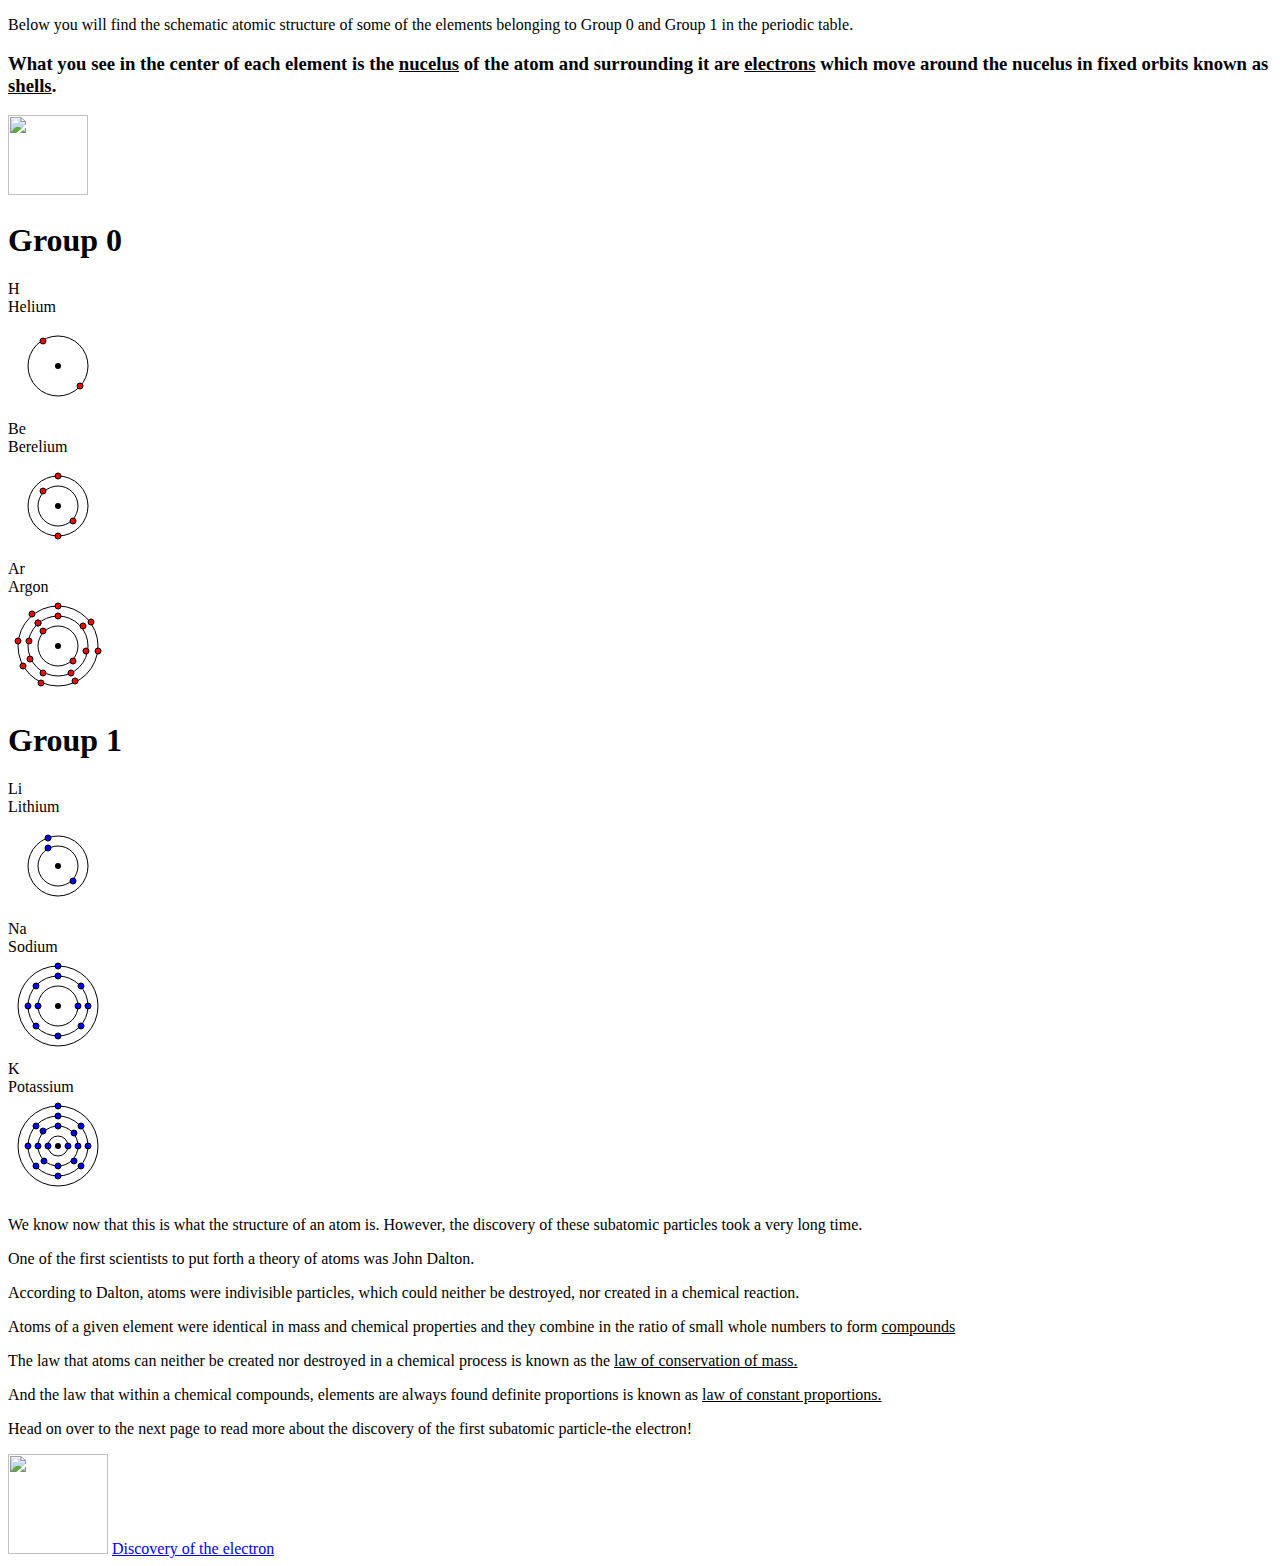
==== atomicstructure.html @ a90f410a "Add files via upload" ====
<!DOCTYPE html>
<html lang="en">
<head>
    <meta charset="UTF-8">
    <meta http-equiv="X-UA-Compatible" content="IE=edge">
    <meta name="viewport" content="width=device-width, initial-scale=1.0">
    <link rel = "stylesheet" href = "C:\Users\ydung\Desktop\data\grade9_science\ch 3 - atoms and molecules\combined_atomsexplainer\atomic_structure.css">
    <title>Document</title>
</head>
<body>
    <p> Below you will find the schematic atomic structure of some of the elements belonging to Group 0 and Group 1 in the periodic table. </p>
<h3> What you see in the center of each element is the <u>nucelus</u> of the atom and surrounding it are <u>electrons</u> which move around the nucelus in fixed orbits known as <u>shells</u>. </p>
  <img src = "C:\Users\ydung\Desktop\data\grade9_science\ch 3 - atoms and molecules\g1813.png" width = "80" height = "80">
<h1> Group 0 </h1>

  <div class = "container">
    <div class = "grid-item">
      <div class = "symbol"> H </div>
      <div class = "name"> Helium </div>
          <div class = "pic"> 
            <svg width = "100" height = "100"> 
        <circle cx = "50" cy = "50" r = "3" fill = "black"/>
        <circle cx = "50" cy = "50" r = "30" fill = "transparent" stroke = "black" stroke-width = "1"/>
        <circle cx = "35" cy = "25" r = "3" fill = "red" stroke = "black"/>
        <circle cx = "72" cy = "70" r = "3" fill = "red" stroke= "black"/>
  
      </svg>
      </div>       
    </div>
    
    <div class = "grid-item">
      <div class = "symbol"> Be </div>
      <div class = "name"> Berelium </div>
          <div class = "pic"> 
            <svg width = "100" height = "100"> 
        <circle cx = "50" cy = "50" r = "3" fill = "black"/>
        <circle cx = "50" cy = "50" r = "20" fill = "transparent" stroke = "black" stroke-width = "1"/>
              <circle cx = "50" cy = "50" r = "30" fill = "transparent" stroke = "black" stroke-width = "1"/>
        <circle cx = "35" cy = "35" r = "3" fill = "red" stroke = "black"/>
        <circle cx = "65" cy = "65" r = "3" fill = "red" stroke= "black"/>
        <circle cx = "50" cy = "80" r = "3" fill = "red" stroke= "black"/>
        <circle cx = "50" cy = "20" r = "3" fill = "red" stroke= "black"/>
             
      </svg>
    </div>

  </div>
    
    <div class = "grid-item">
      <div class = "symbol"> Ar </div>
      <div class = "name"> Argon </div>
          <div class = "pic"> 
            <svg width = "100" height = "100"> 
        <circle cx = "50" cy = "50" r = "3" fill = "black"/>
        <circle cx = "50" cy = "50" r = "20" fill = "transparent" stroke = "black" stroke-width = "1"/>
              <circle cx = "50" cy = "50" r = "30" fill = "transparent" stroke = "black" stroke-width = "1"/>
              <circle cx = "50" cy = "50" r = "40" fill = "transparent" stroke = "black" stroke-width = "1"/>
        <circle cx = "35" cy = "35" r = "3" fill = "red" stroke = "black"/>
        <circle cx = "65" cy = "65" r = "3" fill = "red" stroke= "black"/>
        <circle cx = "78" cy = "55" r = "3" fill = "red" stroke= "black"/>
        <circle cx = "30" cy =  "27" r = "3" fill = "red" stroke= "black"/>
              <circle cx = "50" cy =  "20" r = "3" fill = "red" stroke= "black"/>
              <circle cx = "75" cy =  "30" r = "3" fill = "red" stroke= "black"/>
              <circle cx = "21" cy =  "45" r = "3" fill = "red" stroke= "black"/>
              <circle cx = "22" cy =  "63" r = "3" fill = "red" stroke= "black"/>
              <circle cx = "35" cy =  "77" r = "3" fill = "red" stroke= "black"/>
              <circle cx = "30" cy =  "27" r = "3" fill = "red" stroke= "black"/>
              <circle cx = "63" cy =  "77" r = "3" fill = "red" stroke= "black"/>
               <circle cx = "67" cy =  "85" r = "3" fill = "red" stroke= "black"/>
                <circle cx = "24" cy =  "18" r = "3" fill = "red" stroke= "black"/>
                <circle cx = "15" cy =  "70" r = "3" fill = "red" stroke= "black"/>
              <circle cx = "10" cy =  "45" r = "3" fill = "red" stroke= "black"/>
              <circle cx = "33" cy =  "87" r = "3" fill = "red" stroke= "black"/>
               <circle cx = "83" cy =  "26" r = "3" fill = "red" stroke= "black"/>
               <circle cx = "50" cy =  "10" r = "3" fill = "red" stroke= "black"/>
                <circle cx = "90" cy =  "55" r = "3" fill = "red" stroke= "black"/>
            
             
      </svg>
    </div>

  </div>

</div>

<h1> Group 1 </h1>
<div class = "container">
  <div class = "grid-item">
    <div class = "symbol">Li</div>
    <div class = "name">Lithium</div>
    <div class = "pic">
      <svg width = "100" height = "100"> 
        <circle cx = "50" cy = "50" r = "3" fill = "black"/>
        <circle cx = "50" cy = "50" r = "20" fill = "transparent" stroke = "black" stroke-width = "1"/>
            <circle cx = "50" cy = "50" r = "30" fill = "transparent" stroke = "black" stroke-width = "1"/>
        
        <circle cx = "40" cy = "32" r = "3" fill = "blue" stroke = "black"/>
        <circle cx = "65" cy = "65" r = "3" fill = "blue" stroke= "black"/>
        <circle cx = "40" cy = "22" r = "3" fill = "blue" stroke = "black"/>
  
      </svg>
      
    </div>
  </div>
  
    <div class = "grid-item">
    <div class = "symbol">Na</div>
    <div class = "name">Sodium</div>
    <div class = "pic">
      <svg width = "100" height = "100"> 
        <circle cx = "50" cy = "50" r = "3" fill = "black"/>
        <circle cx = "50" cy = "50" r = "20" fill = "transparent" stroke = "black" stroke-width = "1"/>
            <circle cx = "50" cy = "50" r = "30" fill = "transparent" stroke = "black" stroke-width = "1"/>
         <circle cx = "50" cy = "50" r = "40" fill = "transparent" stroke = "black" stroke-width = "1"/>
        /*shell 3
        <circle cx = "50" cy = "10" r = "3" fill = "blue" stroke = "black" stroke-width = "1"/>   
        /*shell 2 
         <circle cx = "50" cy = "20" r = "3" fill = "blue" stroke = "black" stroke-width = "1"/> 
        <circle cx = "50" cy = "80" r = "3" fill = "blue" stroke = "black" stroke-width = "1"/>
        <circle cx = "80" cy = "50" r = "3" fill = "blue" stroke = "black" stroke-width = "1"/>
        <circle cx = "20" cy = "50" r = "3" fill = "blue" stroke = "black" stroke-width = "1"/>
         <circle cx = "28" cy = "30" r = "3" fill = "blue" stroke = "black" stroke-width = "1"/>
           <circle cx = "28" cy = "70" r = "3" fill = "blue" stroke = "black" stroke-width = "1"/>
          <circle cx = "73" cy = "30" r = "3" fill = "blue" stroke = "black" stroke-width = "1"/>
        <circle cx = "73" cy = "70" r = "3" fill = "blue" stroke = "black" stroke-width = "1"/>
        
        
        /*shell1
        <circle cx = "30" cy = "50" r = "3" fill = "blue" stroke = "black" stroke-width = "1"/>
         <circle cx = "70" cy = "50" r = "3" fill = "blue" stroke = "black" stroke-width = "1"/>
  
      </svg>
      
    </div>
  </div>
  
  <div class = "grid-item">
    <div class = "symbol">K</div>
    <div class = "name">Potassium</div>
    <div class = "pic">
      <svg width = "100" height = "100"> 
        <circle cx = "50" cy = "50" r = "3" fill = "black"/>
        <circle cx = "50" cy = "50" r = "10" fill = "transparent" stroke = "black" stroke-width = "1"/>
            <circle cx = "50" cy = "50" r = "20" fill = "transparent" stroke = "black" stroke-width = "1"/>
         <circle cx = "50" cy = "50" r = "30" fill = "transparent" stroke = "black" stroke-width = "1"/>
         <circle cx = "50" cy = "50" r = "40" fill = "transparent" stroke = "black" stroke-width = "1"/>
       
        
        /*shell 4
        <circle cx = "50" cy = "10" r = "3" fill = "blue" stroke = "black" stroke-width = "1"/>   
        /*shell 3 
         <circle cx = "50" cy = "20" r = "3" fill = "blue" stroke = "black" stroke-width = "1"/> 
        <circle cx = "50" cy = "80" r = "3" fill = "blue" stroke = "black" stroke-width = "1"/>
        <circle cx = "80" cy = "50" r = "3" fill = "blue" stroke = "black" stroke-width = "1"/>
        <circle cx = "20" cy = "50" r = "3" fill = "blue" stroke = "black" stroke-width = "1"/>
         <circle cx = "28" cy = "30" r = "3" fill = "blue" stroke = "black" stroke-width = "1"/>
           <circle cx = "28" cy = "70" r = "3" fill = "blue" stroke = "black" stroke-width = "1"/>
          <circle cx = "73" cy = "30" r = "3" fill = "blue" stroke = "black" stroke-width = "1"/>
        <circle cx = "73" cy = "70" r = "3" fill = "blue" stroke = "black" stroke-width = "1"/>
        /*shell2
               <circle cx = "50" cy = "30" r = "3" fill = "blue" stroke = "black" stroke-width = "1"/> 
        <circle cx = "50" cy = "70" r = "3" fill = "blue" stroke = "black" stroke-width = "1"/>
        <circle cx = "70" cy = "50" r = "3" fill = "blue" stroke = "black" stroke-width = "1"/>
        <circle cx = "30" cy = "50" r = "3" fill = "blue" stroke = "black" stroke-width = "1"/>
         <circle cx = "35" cy = "35" r = "3" fill = "blue" stroke = "black" stroke-width = "1"/>
           <circle cx = "36" cy = "65" r = "3" fill = "blue" stroke = "black" stroke-width = "1"/>
          <circle cx = "66" cy = "37" r = "3" fill = "blue" stroke = "black" stroke-width = "1"/>
        <circle cx = "66" cy = "65" r = "3" fill = "blue" stroke = "black" stroke-width = "1"/>
        
        
        /*shell1
        <circle cx = "40" cy = "50" r = "3" fill = "blue" stroke = "black" stroke-width = "1"/>
         <circle cx = "60" cy = "50" r = "3" fill = "blue" stroke = "black" stroke-width = "1"/>
  
      </svg>
      
    </div>
  </div>
</div>
<p>We know now that this is what the structure of an atom is. However, the discovery of these subatomic particles took a very long time.</p>
<p>One of the first scientists to put forth a theory of atoms was John Dalton.</p>
<p>According to Dalton, atoms were indivisible particles, which could neither be destroyed, nor created in a chemical reaction.</p>
<p>Atoms of a given element were identical in mass and chemical properties and they combine in the ratio of small whole numbers to form <u>compounds</u></p>
<p>The law that atoms can neither be created nor destroyed in a chemical process is known as the <u>law of conservation of mass.</u></p>
<p>And the law that within a chemical compounds, elements are always found definite proportions is known as <u>law of constant proportions.</u></p>

<p> Head on over to the next page to read more about the discovery of the first subatomic particle-the electron!</p>

<b></b>


<div class = "parent">
  <img src = "C:\Users\ydung\Desktop\data\grade9_science\ch 3 - atoms and molecules\pointing.png" width = "100" height = "100">
<b></b>
    <a href = "C:\Users\ydung\Desktop\data\grade9_science\ch 3 - atoms and molecules\combined_atomsexplainer\cathodetube.html">Discovery of the electron</a>

</div>

</body>
</html>
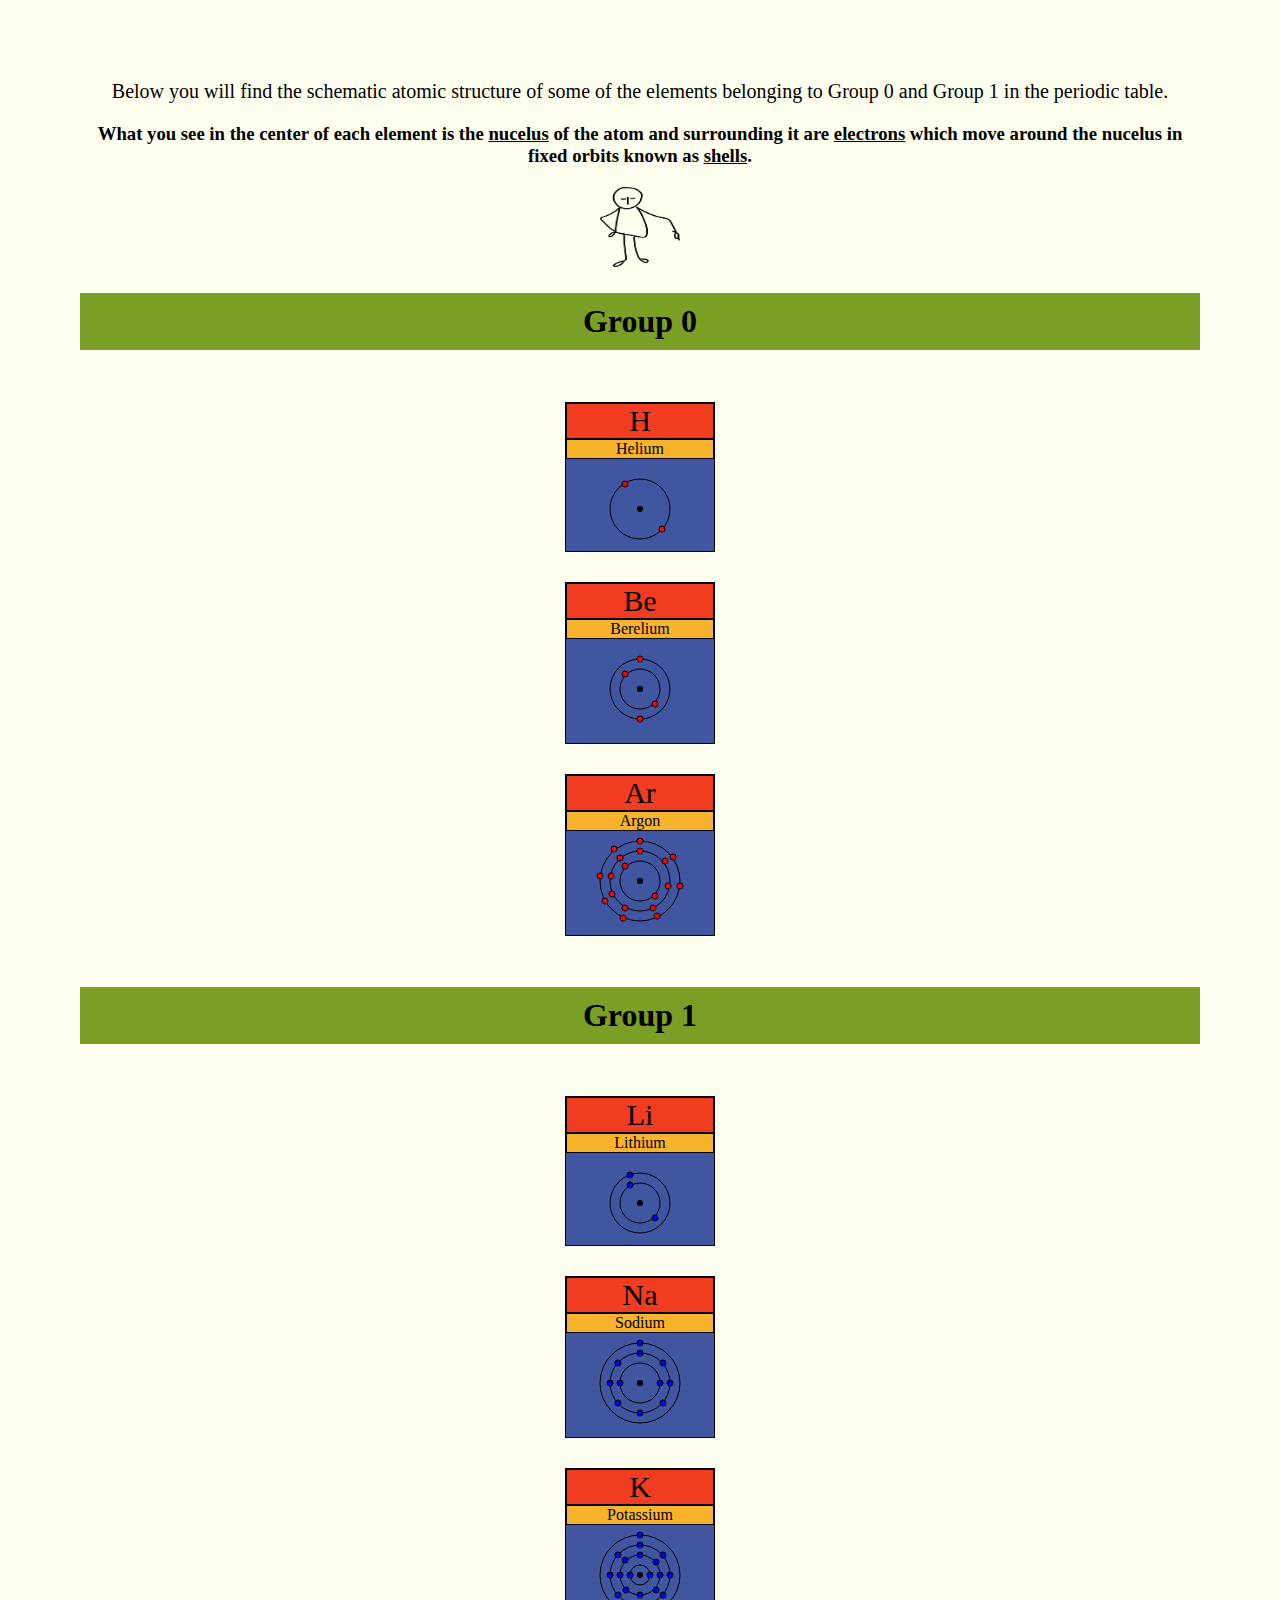
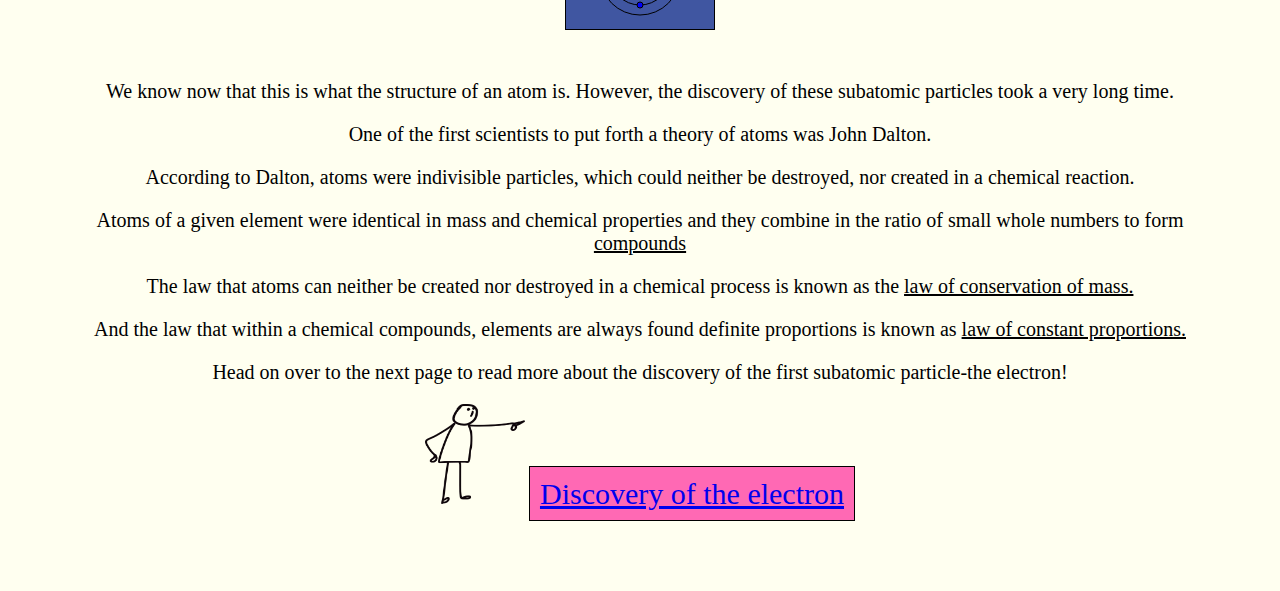
==== commit c2c2c1b8: "Update atomicstructure.html" ====
--- a/atomicstructure.html
+++ b/atomicstructure.html
@@ -4,13 +4,13 @@
     <meta charset="UTF-8">
     <meta http-equiv="X-UA-Compatible" content="IE=edge">
     <meta name="viewport" content="width=device-width, initial-scale=1.0">
-    <link rel = "stylesheet" href = "C:\Users\ydung\Desktop\data\grade9_science\ch 3 - atoms and molecules\combined_atomsexplainer\atomic_structure.css">
+    <link rel = "stylesheet" href = "atomic_structure.css">
     <title>Document</title>
 </head>
 <body>
     <p> Below you will find the schematic atomic structure of some of the elements belonging to Group 0 and Group 1 in the periodic table. </p>
 <h3> What you see in the center of each element is the <u>nucelus</u> of the atom and surrounding it are <u>electrons</u> which move around the nucelus in fixed orbits known as <u>shells</u>. </p>
-  <img src = "C:\Users\ydung\Desktop\data\grade9_science\ch 3 - atoms and molecules\g1813.png" width = "80" height = "80">
+  <img src = "g1813.png" width = "80" height = "80">
 <h1> Group 0 </h1>
 
   <div class = "container">
@@ -190,11 +190,11 @@
 
 
 <div class = "parent">
-  <img src = "C:\Users\ydung\Desktop\data\grade9_science\ch 3 - atoms and molecules\pointing.png" width = "100" height = "100">
+  <img src = "pointing.png" width = "100" height = "100">
 <b></b>
-    <a href = "C:\Users\ydung\Desktop\data\grade9_science\ch 3 - atoms and molecules\combined_atomsexplainer\cathodetube.html">Discovery of the electron</a>
+    <a href = "cathodetube.html">Discovery of the electron</a>
 
 </div>
 
 </body>
-</html>+</html>
--- a/atomic_structure.css
+++ b/atomic_structure.css
@@ -0,0 +1,62 @@
+body {
+    justify-content: center;
+    background-color: ivory ;
+    margin: 80px;
+  }
+
+  p {
+    font-size: 20px;
+    text-align: center;
+  }
+  
+  h1 {
+    text-align: center;
+    background-color:#7b9e24;
+    padding: 10px;
+   
+  }
+
+  
+  h3 {
+    text-align: center;
+    
+  }
+  
+  .container {
+    display: grid;
+    grid-template-columns: 150px;
+    grid-template-rows: 150px;
+    background-color: ivory;
+    padding: 30px;
+    grid-gap: 30px;
+    justify-content: center;
+  }
+  
+  .grid-item {
+    background-color:#4056a1;
+    border: 1px solid black;
+    text-align: center;
+  }
+  
+  .symbol {
+    border: 1.5px solid black;
+    background-color: #F13C20;
+    font-size: 30px;
+  }
+  
+  .name {
+    border: 1px solid black;
+    background-color: #F7B32B;
+  }
+
+  .parent {
+    text-align:center;
+  }
+
+  a {
+      background-color: hotpink;
+      border: 1px solid black;
+      padding: 10px 10px;
+      text-align: center;
+      font-size: 30px;
+  }